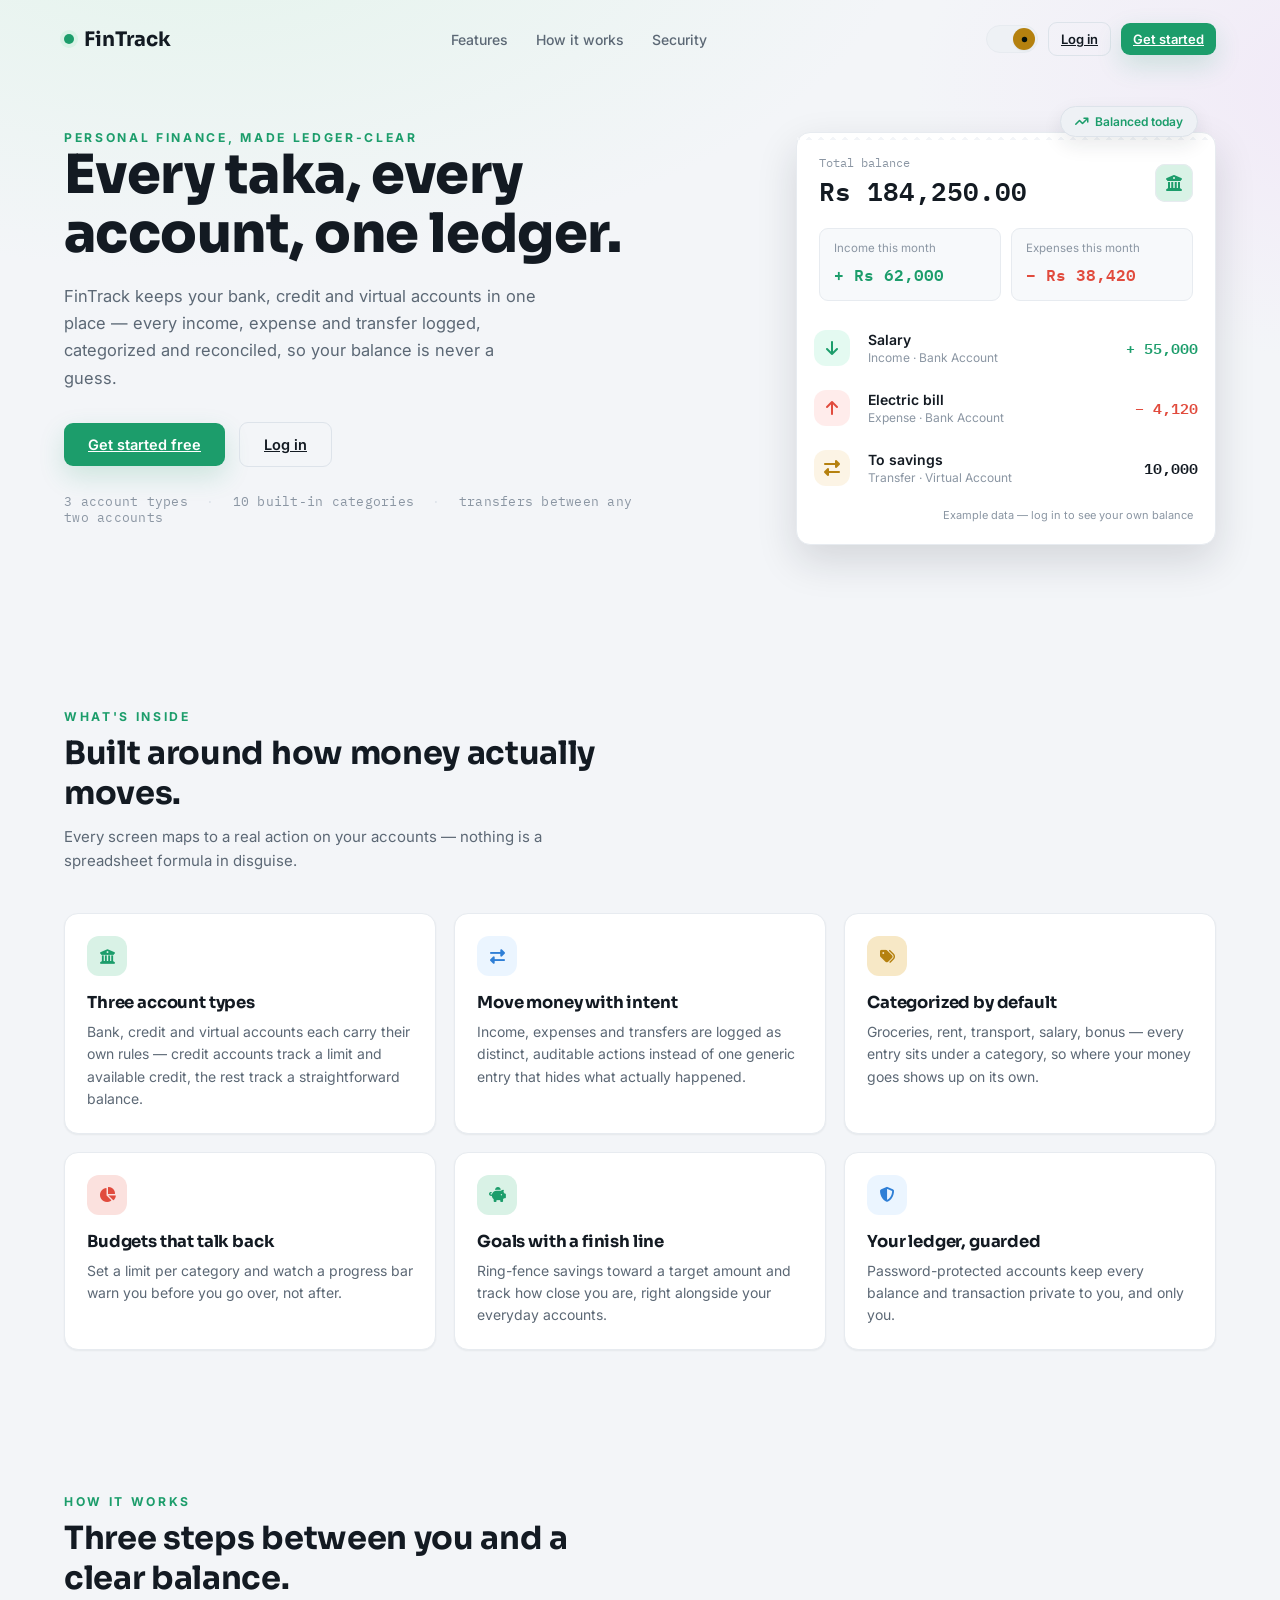
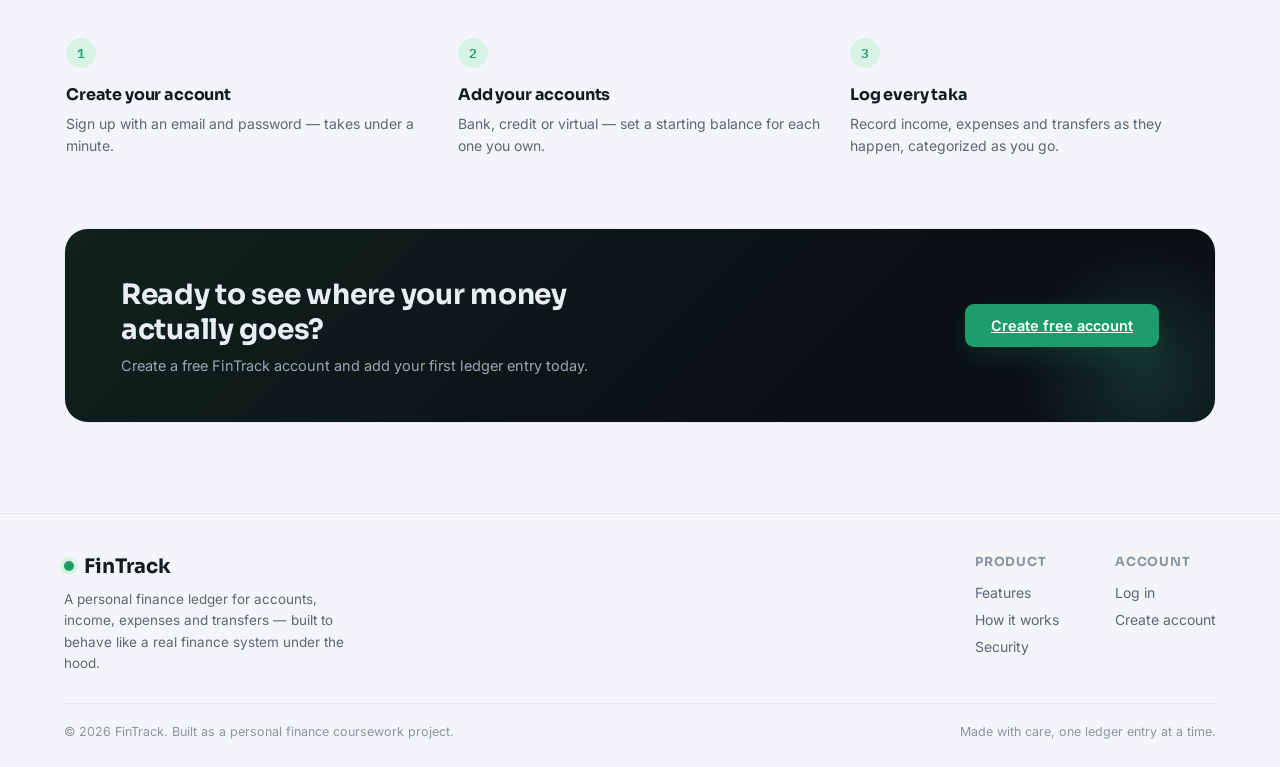
==== out/artifacts/Personal_Finance_Management_System_war_exploded/index.html @ cf950c6d "successfully connected the project to the server" ====
<!DOCTYPE html>
<html lang="en">
<head>
  <meta charset="UTF-8">
  <meta name="viewport" content="width=device-width, initial-scale=1.0">
  <meta name="theme-color" content="#0b0f14">
  <title>FinTrack · Personal Finance Management System</title>
  <meta name="description" content="Track bank, credit and virtual accounts, categorize every income and expense, and keep transfers, budgets and goals in one ledger.">
  <link rel="icon" type="image/svg+xml" href="static/favicon.svg">
  <link rel="stylesheet" href="static/css/Fintrack.css">
  <link rel="stylesheet" href="https://cdnjs.cloudflare.com/ajax/libs/font-awesome/6.5.2/css/all.min.css">
  <script src="static/js/theme.js"></script>
</head>
<body>
<a class="skip-link" href="#main-content">Skip to main content</a>

<header class="site-header">
  <div class="brand-mark"><span class="dot"></span> FinTrack</div>

  <nav class="site-nav site-nav-links" aria-label="Primary">
    <a href="#features">Features</a>
    <a href="#how-it-works">How it works</a>
    <a href="#security">Security</a>
  </nav>

  <div class="site-header-actions">
    <button class="theme-toggle" aria-label="Toggle theme" type="button">
      <span class="knob">
        <svg viewBox="0 0 24 24" fill="currentColor"><path d="M12 4V2M12 22v-2M4 12H2M22 12h-2M5 5l-1.4-1.4M19 19l-1.4-1.4M5 19l-1.4 1.4M19 5l-1.4 1.4"/><circle cx="12" cy="12" r="5"/></svg>
      </span>
    </button>
    <a href="login.html" class="btn btn-ghost btn-sm btn-inline">Log in</a>
    <a href="register.html" class="btn btn-primary btn-sm btn-inline">Get started</a>
  </div>
</header>

<main id="main-content">

  <section class="hero">
    <div class="hero-copy">
      <span class="eyebrow">Personal finance, made ledger-clear</span>
      <h1>Every taka, every account, one ledger.</h1>
      <p>FinTrack keeps your bank, credit and virtual accounts in one place — every income, expense and transfer logged, categorized and reconciled, so your balance is never a guess.</p>
      <div class="hero-actions">
        <a href="register.html" class="btn btn-primary">Get started free</a>
        <a href="login.html" class="btn btn-ghost">Log in</a>
      </div>
      <div class="hero-proof">
        3 account types <span class="sep">·</span> 10 built-in categories <span class="sep">·</span> transfers between any two accounts
      </div>
    </div>

    <div class="hero-visual">
      <div class="hero-badge-float"><i class="fa-solid fa-arrow-trend-up"></i> Balanced today</div>
      <div class="hero-preview-card receipt-edge">
        <div class="hero-preview-head">
          <div>
            <div class="label">Total balance</div>
            <div class="value mono">Rs 184,250.00</div>
          </div>
          <div class="account-icon bank"><i class="fa-solid fa-building-columns"></i></div>
        </div>

        <div class="hero-preview-stats">
          <div class="hero-mini-stat">
            <div class="label">Income this month</div>
            <div class="value income mono">+ Rs 62,000</div>
          </div>
          <div class="hero-mini-stat">
            <div class="label">Expenses this month</div>
            <div class="value expense mono">− Rs 38,420</div>
          </div>
        </div>

        <div class="hero-preview-rows">
          <div class="tx-row">
            <div class="tx-badge income"><i class="fa-solid fa-arrow-down"></i></div>
            <div class="tx-main">
              <div class="tx-title">Salary</div>
              <div class="tx-sub">Income · Bank Account</div>
            </div>
            <div class="tx-amount income mono">+ 55,000</div>
          </div>
          <div class="tx-row">
            <div class="tx-badge expense"><i class="fa-solid fa-arrow-up"></i></div>
            <div class="tx-main">
              <div class="tx-title">Electric bill</div>
              <div class="tx-sub">Expense · Bank Account</div>
            </div>
            <div class="tx-amount expense mono">− 4,120</div>
          </div>
          <div class="tx-row">
            <div class="tx-badge transfer"><i class="fa-solid fa-right-left"></i></div>
            <div class="tx-main">
              <div class="tx-title">To savings</div>
              <div class="tx-sub">Transfer · Virtual Account</div>
            </div>
            <div class="tx-amount mono">10,000</div>
          </div>
        </div>

        <div class="hero-preview-example">Example data — log in to see your own balance</div>
      </div>
    </div>
  </section>

  <section class="site-section" id="features">
    <div class="site-section-head">
      <span class="eyebrow">What's inside</span>
      <h2>Built around how money actually moves.</h2>
      <p>Every screen maps to a real action on your accounts — nothing is a spreadsheet formula in disguise.</p>
    </div>

    <div class="features-grid">
      <div class="feature-card">
        <div class="feature-icon"><i class="fa-solid fa-building-columns"></i></div>
        <h3>Three account types</h3>
        <p>Bank, credit and virtual accounts each carry their own rules — credit accounts track a limit and available credit, the rest track a straightforward balance.</p>
      </div>

      <div class="feature-card accent-focus">
        <div class="feature-icon"><i class="fa-solid fa-right-left"></i></div>
        <h3>Move money with intent</h3>
        <p>Income, expenses and transfers are logged as distinct, auditable actions instead of one generic entry that hides what actually happened.</p>
      </div>

      <div class="feature-card accent-gold">
        <div class="feature-icon"><i class="fa-solid fa-tags"></i></div>
        <h3>Categorized by default</h3>
        <p>Groceries, rent, transport, salary, bonus — every entry sits under a category, so where your money goes shows up on its own.</p>
      </div>

      <div class="feature-card accent-coral">
        <div class="feature-icon"><i class="fa-solid fa-chart-pie"></i></div>
        <h3>Budgets that talk back</h3>
        <p>Set a limit per category and watch a progress bar warn you before you go over, not after.</p>
      </div>

      <div class="feature-card">
        <div class="feature-icon"><i class="fa-solid fa-piggy-bank"></i></div>
        <h3>Goals with a finish line</h3>
        <p>Ring-fence savings toward a target amount and track how close you are, right alongside your everyday accounts.</p>
      </div>

      <div class="feature-card accent-focus" id="security">
        <div class="feature-icon"><i class="fa-solid fa-shield-halved"></i></div>
        <h3>Your ledger, guarded</h3>
        <p>Password-protected accounts keep every balance and transaction private to you, and only you.</p>
      </div>
    </div>
  </section>

  <section class="site-section" id="how-it-works">
    <div class="site-section-head">
      <span class="eyebrow">How it works</span>
      <h2>Three steps between you and a clear balance.</h2>
    </div>

    <div class="steps-row">
      <div class="step-item">
        <div class="step-num">1</div>
        <h3>Create your account</h3>
        <p>Sign up with an email and password — takes under a minute.</p>
      </div>
      <div class="step-item">
        <div class="step-num">2</div>
        <h3>Add your accounts</h3>
        <p>Bank, credit or virtual — set a starting balance for each one you own.</p>
      </div>
      <div class="step-item">
        <div class="step-num">3</div>
        <h3>Log every taka</h3>
        <p>Record income, expenses and transfers as they happen, categorized as you go.</p>
      </div>
    </div>
  </section>

  <section class="cta-banner">
    <div>
      <h2>Ready to see where your money actually goes?</h2>
      <p>Create a free FinTrack account and add your first ledger entry today.</p>
    </div>
    <a href="register.html" class="btn btn-primary">Create free account</a>
  </section>

</main>

<footer class="site-footer">
  <div class="footer-top">
    <div class="footer-brand">
      <div class="brand-mark"><span class="dot"></span> FinTrack</div>
      <p>A personal finance ledger for accounts, income, expenses and transfers — built to behave like a real finance system under the hood.</p>
    </div>

    <div class="footer-links">
      <div class="footer-col">
        <h4>Product</h4>
        <a href="#features">Features</a>
        <a href="#how-it-works">How it works</a>
        <a href="#security">Security</a>
      </div>
      <div class="footer-col">
        <h4>Account</h4>
        <a href="login.html">Log in</a>
        <a href="register.html">Create account</a>
      </div>
    </div>
  </div>

  <div class="footer-bottom">
    <span>© 2026 FinTrack. Built as a personal finance coursework project.</span>
    <span>Made with care, one ledger entry at a time.</span>
  </div>
</footer>

</body>
</html>
---- out/artifacts/Personal_Finance_Management_System_war_exploded/static/css/Fintrack.css ----
/* ==========================================================================
   FinTrack — shared styles
   Palette: deep charcoal-navy surface, mint = money in, coral = money out,
   gold = credit/attention. Numbers set in a mono face for tabular alignment.
   Signature motif: card headers get a torn-receipt edge.
   ========================================================================== */

@import url('https://fonts.googleapis.com/css2?family=Sora:wght@400;600;700;800&family=Inter:wght@400;500;600&family=IBM+Plex+Mono:wght@400;500;600&display=swap');

:root {
    --bg: #0b0f14;
    --bg-glow: radial-gradient(1200px 600px at 15% -10%, #10221c 0%, transparent 60%),
    radial-gradient(900px 500px at 110% 10%, #1a1420 0%, transparent 55%);
    --surface: #12181f;
    --surface-2: #171f27;
    --surface-3: #1c252f;
    --border: #232d38;
    --border-soft: #1a222b;
    --text: #e9eef3;
    --text-dim: #8b98a6;
    --text-faint: #5c6774;
    --mint: #45d99a;
    --mint-dim: #1f4a3b;
    --coral: #ff7a6f;
    --coral-dim: #4a2620;
    --gold: #e8b04b;
    --gold-dim: #4a3a1a;
    --focus: #6fb8ff;

    --font-display: 'Sora', sans-serif;
    --font-body: 'Inter', sans-serif;
    --font-mono: 'IBM Plex Mono', monospace;

    --radius: 14px;
    --radius-sm: 9px;

    --shadow-sm: 0 1px 2px rgba(0,0,0,0.24);
    --shadow-md: 0 8px 20px rgba(0,0,0,0.28);
    --shadow-lg: 0 16px 40px rgba(0,0,0,0.38);
    --shadow-mint: 0 10px 26px rgba(69,217,154,0.22);
    --ease: cubic-bezier(.2,.8,.2,1);
}

/* --------------------------------------------------------------------------
   Light theme — toggled by adding data-theme="light" to <html>
   -------------------------------------------------------------------------- */
:root[data-theme="light"] {
    --bg: #f3f5f8;
    --bg-glow: radial-gradient(1200px 600px at 15% -10%, #e4f4ec 0%, transparent 60%),
    radial-gradient(900px 500px at 110% 10%, #f1e8f7 0%, transparent 55%);
    --surface: #ffffff;
    --surface-2: #f7f9fb;
    --surface-3: #eef1f5;
    --border: #dde3ea;
    --border-soft: #e7ebf0;
    --text: #131a22;
    --text-dim: #5c6875;
    --text-faint: #8b96a3;
    --mint: #1c9d6b;
    --mint-dim: #d9f2e6;
    --coral: #e14b3d;
    --coral-dim: #fbe1de;
    --gold: #b5810f;
    --gold-dim: #f7e8c6;
    --focus: #2f7fd6;

    --shadow-sm: 0 1px 2px rgba(20,30,40,0.06);
    --shadow-md: 0 8px 20px rgba(20,30,40,0.09);
    --shadow-lg: 0 16px 40px rgba(20,30,40,0.14);
    --shadow-mint: 0 10px 26px rgba(28,157,107,0.18);
}
:root[data-theme="light"] .btn-primary,
:root[data-theme="light"] .fab { color: #ffffff; }
:root[data-theme="light"] ::selection { background: var(--mint-dim); color: var(--mint); }

* { box-sizing: border-box; }

html, body {
    margin: 0;
    padding: 0;
    min-height: 100%;
    background-color: var(--bg);
    background-image: var(--bg-glow);
    background-attachment: fixed;
    color: var(--text);
    font-family: var(--font-body);
    -webkit-font-smoothing: antialiased;
}

html { color-scheme: dark; }
:root[data-theme="light"] { color-scheme: light; }

/* Smooth, consistent motion across every interactive element */
a, button, input, select, .card, .stat-card, .account-row, .tx-row,
.nav-link, .progress-fill, .modal, .modal-overlay, .toast {
    transition: background-color .18s var(--ease), border-color .18s var(--ease),
    color .18s var(--ease), transform .18s var(--ease), box-shadow .18s var(--ease),
    opacity .18s var(--ease);
}

@media (prefers-reduced-motion: reduce) {
    *, *::before, *::after {
        animation-duration: 0.001ms !important;
        animation-iteration-count: 1 !important;
        transition-duration: 0.001ms !important;
        scroll-behavior: auto !important;
    }
}

/* Skip link for keyboard users */
.skip-link {
    position: absolute; left: 12px; top: -48px;
    background: var(--mint); color: #06110c; font-weight: 700;
    padding: 10px 16px; border-radius: 8px; z-index: 200;
    transition: top .15s var(--ease);
}
.skip-link:focus { top: 12px; }

/* --------------------------------------------------------------------------
   Theme toggle switch
   -------------------------------------------------------------------------- */
.theme-toggle {
    display: inline-flex;
    align-items: center;
    background: var(--surface-3);
    border: 1px solid var(--border-soft);
    border-radius: 20px;
    padding: 3px;
    cursor: pointer;
    position: relative;
    width: 52px;
    height: 28px;
    flex-shrink: 0;
}
.theme-toggle .knob {
    position: absolute;
    top: 2px; left: 2px;
    width: 22px; height: 22px;
    border-radius: 50%;
    background: var(--mint);
    display: flex; align-items: center; justify-content: center;
    color: #06110c;
    box-shadow: var(--shadow-sm);
    transition: transform .22s var(--ease), background .18s var(--ease);
}
.theme-toggle .knob svg { width: 13px; height: 13px; }
:root[data-theme="light"] .theme-toggle .knob { transform: translateX(24px); background: var(--gold); }

.theme-toggle-row {
    display: flex; align-items: center; justify-content: space-between;
    gap: 10px; margin-top: 12px; padding: 10px 2px 0;
    border-top: 1px solid var(--border-soft);
    font-size: 12.5px; color: var(--text-faint);
}

h1, h2, h3, h4 {
    font-family: var(--font-display);
    margin: 0;
    letter-spacing: -0.01em;
}

p { margin: 0; }

a { color: inherit; }

button, input, select {
    font-family: inherit;
    color: inherit;
}

::selection { background: var(--mint-dim); color: var(--mint); }

/* Scrollbar */
::-webkit-scrollbar { width: 10px; height: 10px; }
::-webkit-scrollbar-track { background: transparent; }
::-webkit-scrollbar-thumb { background: var(--surface-3); border-radius: 8px; }
::-webkit-scrollbar-thumb:hover { background: var(--border); }

.mono { font-family: var(--font-mono); }

/* Focus visibility */
a:focus-visible, button:focus-visible, input:focus-visible, select:focus-visible {
    outline: 2px solid var(--focus);
    outline-offset: 2px;
}

/* --------------------------------------------------------------------------
   Auth pages (login / register)
   -------------------------------------------------------------------------- */
.auth-shell {
    min-height: 100vh;
    display: grid;
    grid-template-columns: 1.1fr 1fr;
}

@media (max-width: 900px) {
    .auth-shell { grid-template-columns: 1fr; }
    .auth-side { display: none; }
}

.auth-side {
    position: relative;
    padding: 56px;
    display: flex;
    flex-direction: column;
    justify-content: space-between;
    background: linear-gradient(160deg, #0e1a16 0%, #0b0f14 55%);
    border-right: 1px solid var(--border-soft);
    overflow: hidden;
}

.auth-side::after {
    content: "";
    position: absolute;
    inset: 0;
    background-image:
            repeating-linear-gradient(0deg, rgba(255,255,255,0.025) 0 1px, transparent 1px 34px),
            repeating-linear-gradient(90deg, rgba(255,255,255,0.025) 0 1px, transparent 1px 34px);
    mask-image: radial-gradient(circle at 30% 20%, black, transparent 70%);
    pointer-events: none;
}

.brand-mark {
    display: flex;
    align-items: center;
    gap: 10px;
    font-family: var(--font-display);
    font-weight: 700;
    font-size: 20px;
    z-index: 1;
}

.brand-mark .dot {
    width: 10px; height: 10px; border-radius: 50%;
    background: var(--mint);
    box-shadow: 0 0 0 4px var(--mint-dim);
}

.auth-side-copy { z-index: 1; max-width: 420px; }

.auth-side-copy h1 {
    font-size: 40px;
    line-height: 1.15;
    font-weight: 800;
    margin-bottom: 16px;
}

.auth-side-copy p {
    color: var(--text-dim);
    font-size: 15px;
    line-height: 1.6;
}

.side-sparkline {
    z-index: 1;
    margin-top: 40px;
}

.auth-side-foot {
    z-index: 1;
    color: var(--text-faint);
    font-size: 13px;
}

/* The side panel keeps a hardcoded dark background in both themes (it's a
   fixed decorative surface, not the page background), so its text must stay
   pinned to light values instead of following --text / --text-dim, which flip
   dark in light mode and would otherwise disappear against this panel. */
:root[data-theme="light"] .auth-side .brand-mark,
:root[data-theme="light"] .auth-side-copy h1 {
    color: #e9eef3;
}
:root[data-theme="light"] .auth-side-copy p {
    color: #9aa7b4;
}
:root[data-theme="light"] .auth-side-foot {
    color: #6b7684;
}

.auth-main {
    display: flex;
    align-items: center;
    justify-content: center;
    padding: 40px 24px;
}

.auth-card {
    width: 100%;
    max-width: 400px;
    animation: auth-in .45s var(--ease);
}
@keyframes auth-in { from { opacity: 0; transform: translateY(10px); } to { opacity: 1; transform: translateY(0); } }

.auth-card-head { margin-bottom: 28px; }

.auth-card-head .eyebrow {
    font-family: var(--font-mono);
    font-size: 12px;
    letter-spacing: 0.08em;
    color: var(--mint);
    text-transform: uppercase;
    margin-bottom: 10px;
    display: block;
}

.auth-card-head h2 {
    font-size: 28px;
    margin-bottom: 8px;
}

.auth-card-head p {
    color: var(--text-dim);
    font-size: 14.5px;
}

.field { margin-bottom: 18px; }

.field label {
    display: block;
    font-size: 13px;
    font-weight: 500;
    color: var(--text-dim);
    margin-bottom: 7px;
}

.field input, .field select {
    width: 100%;
    background: var(--surface);
    border: 1px solid var(--border);
    border-radius: var(--radius-sm);
    padding: 12px 14px;
    font-size: 14.5px;
    color: var(--text);
    transition: border-color .15s ease, background .15s ease;
}

.field input::placeholder { color: var(--text-faint); }

.field input:focus, .field select:focus {
    border-color: var(--mint);
    background: var(--surface-2);
    outline: none;
    box-shadow: 0 0 0 3px var(--mint-dim);
}

.field input:hover, .field select:hover { border-color: var(--text-faint); }

.field-hint {
    font-size: 12.5px;
    color: var(--text-faint);
    margin-top: 6px;
}

.btn {
    display: inline-flex;
    align-items: center;
    justify-content: center;
    gap: 8px;
    border: none;
    border-radius: var(--radius-sm);
    padding: 12px 18px;
    font-size: 14.5px;
    font-weight: 600;
    cursor: pointer;
    transition: transform .1s ease, filter .15s ease, background .15s ease;
    font-family: var(--font-body);
}

.btn:active { transform: translateY(1px) scale(0.99); }

.btn-primary {
    background: var(--mint);
    color: #06110c;
    width: 100%;
    box-shadow: var(--shadow-mint);
}
.btn-primary:hover { filter: brightness(1.08); box-shadow: 0 12px 30px rgba(69,217,154,0.3); transform: translateY(-1px); }
.btn-primary:disabled { opacity: 0.6; cursor: not-allowed; box-shadow: none; transform: none; }

.btn-ghost {
    background: transparent;
    border: 1px solid var(--border);
    color: var(--text);
}
.btn-ghost:hover { border-color: var(--mint); color: var(--mint); background: var(--surface-2); }

.btn-danger {
    background: var(--coral-dim);
    color: var(--coral);
}
.btn-danger:hover { filter: brightness(1.15); }

.btn-sm { padding: 8px 12px; font-size: 13px; }

.auth-switch {
    margin-top: 22px;
    text-align: center;
    font-size: 14px;
    color: var(--text-dim);
}
.auth-switch a { color: var(--mint); font-weight: 600; text-decoration: none; }
.auth-switch a:hover { text-decoration: underline; }

.alert {
    display: none;
    align-items: flex-start;
    gap: 10px;
    padding: 11px 14px;
    border-radius: var(--radius-sm);
    font-size: 13.5px;
    margin-bottom: 18px;
    line-height: 1.5;
}
.alert.show { display: flex; }
.alert-error {
    background: var(--coral-dim);
    color: #ffb3ab;
    border: 1px solid rgba(255,122,111,0.35);
}
.alert-success {
    background: var(--mint-dim);
    color: #a9f0cf;
    border: 1px solid rgba(69,217,154,0.35);
}

/* --------------------------------------------------------------------------
   Dashboard shell
   -------------------------------------------------------------------------- */
.app-shell {
    display: grid;
    grid-template-columns: 240px 1fr;
    min-height: 100vh;
}

@media (max-width: 860px) {
    .app-shell { grid-template-columns: 1fr; }
    .sidebar { position: fixed; z-index: 40; top: 0; left: 0; height: 100vh;
        transform: translateX(-100%); transition: transform .2s ease; }
    .sidebar.open { transform: translateX(0); }
    .main-col { padding-top: 64px; }
    .mobile-topbar { display: flex !important; }
}

.sidebar {
    background: var(--surface);
    border-right: 1px solid var(--border-soft);
    padding: 24px 18px;
    display: flex;
    flex-direction: column;
    gap: 6px;
}

.sidebar .brand-mark { padding: 6px 10px 22px; }

.nav-link {
    position: relative;
    display: flex;
    align-items: center;
    gap: 11px;
    padding: 11px 12px;
    border-radius: var(--radius-sm);
    color: var(--text-dim);
    text-decoration: none;
    font-size: 14.5px;
    font-weight: 500;
    cursor: pointer;
    border: none;
    background: none;
    width: 100%;
    text-align: left;
}
.nav-link::before {
    content: "";
    position: absolute;
    left: -18px; top: 50%; transform: translateY(-50%);
    width: 3px; height: 0;
    border-radius: 0 3px 3px 0;
    background: var(--mint);
    transition: height .18s var(--ease);
}
.nav-link:hover { background: var(--surface-2); color: var(--text); }
.nav-link.active { background: var(--surface-2); color: var(--mint); }
.nav-link.active::before { height: 20px; }
.nav-link svg { width: 18px; height: 18px; flex-shrink: 0; }

.sidebar-foot {
    margin-top: auto;
    border-top: 1px solid var(--border-soft);
    padding-top: 14px;
}

.user-chip {
    display: flex;
    align-items: center;
    gap: 10px;
    padding: 8px 10px;
    border-radius: var(--radius-sm);
}

.user-avatar {
    width: 32px; height: 32px; border-radius: 50%;
    background: linear-gradient(135deg, var(--mint), #1c8f65);
    display: flex; align-items: center; justify-content: center;
    font-family: var(--font-display); font-weight: 700; font-size: 13px;
    color: #06110c; flex-shrink: 0;
}

.user-chip-info { min-width: 0; }
.user-chip-name { font-size: 13.5px; font-weight: 600; white-space: nowrap; overflow: hidden; text-overflow: ellipsis; }
.user-chip-email { font-size: 12px; color: var(--text-faint); white-space: nowrap; overflow: hidden; text-overflow: ellipsis; }

.mobile-topbar {
    display: none;
    position: fixed; top: 0; left: 0; right: 0; z-index: 30;
    height: 56px; align-items: center; justify-content: space-between;
    padding: 0 16px; background: var(--surface); border-bottom: 1px solid var(--border-soft);
}

.main-col { padding: 32px 40px 60px; max-width: 1180px; }

@media (max-width: 640px) {
    .main-col { padding: 20px 16px 60px; }
}

.page-head {
    display: flex;
    align-items: flex-start;
    justify-content: space-between;
    gap: 20px;
    margin-bottom: 28px;
    flex-wrap: wrap;
}

.page-head h1 { font-size: 26px; margin-bottom: 6px; }
.page-head .sub { color: var(--text-dim); font-size: 14.5px; }

/* Cards */
.card {
    background: var(--surface);
    border: 1px solid var(--border-soft);
    border-radius: var(--radius);
    padding: 22px;
    box-shadow: var(--shadow-sm);
}

.receipt-edge {
    position: relative;
}
.receipt-edge::before {
    content: "";
    position: absolute;
    top: -1px; left: 0; right: 0; height: 8px;
    background:
            linear-gradient(-45deg, var(--bg) 5px, transparent 0),
            linear-gradient(45deg, var(--bg) 5px, transparent 0);
    background-size: 12px 12px;
    background-position: left top;
    background-repeat: repeat-x;
}

.grid-stats {
    display: grid;
    grid-template-columns: repeat(4, 1fr);
    gap: 16px;
    margin-bottom: 24px;
}
@media (max-width: 980px) { .grid-stats { grid-template-columns: repeat(2, 1fr); } }
@media (max-width: 520px) { .grid-stats { grid-template-columns: 1fr; } }

.stat-card {
    background: var(--surface);
    border: 1px solid var(--border-soft);
    border-radius: var(--radius);
    padding: 18px 20px;
    box-shadow: var(--shadow-sm);
}
.stat-card:hover {
    border-color: var(--border);
    box-shadow: var(--shadow-md);
    transform: translateY(-2px);
}

.stat-label {
    font-size: 12.5px;
    color: var(--text-dim);
    font-weight: 500;
    margin-bottom: 10px;
    display: flex;
    align-items: center;
    gap: 7px;
}
.stat-label svg { width: 14px; height: 14px; flex-shrink: 0; opacity: 0.9; }

.stat-value {
    font-family: var(--font-mono);
    font-size: 24px;
    font-weight: 600;
    letter-spacing: -0.01em;
}

.stat-value.positive { color: var(--mint); }
.stat-value.negative { color: var(--coral); }

.two-col {
    display: grid;
    grid-template-columns: 1.4fr 1fr;
    gap: 20px;
    align-items: start;
}
@media (max-width: 900px) { .two-col { grid-template-columns: 1fr; } }

.card-title {
    display: flex;
    align-items: center;
    justify-content: space-between;
    margin-bottom: 18px;
}
.card-title h3 { font-size: 16px; }
.card-title .link-btn {
    font-size: 13px; color: var(--mint); background: none; border: none;
    cursor: pointer; font-weight: 600; font-family: var(--font-body);
}

/* Accounts list */
.account-row {
    display: flex;
    align-items: center;
    justify-content: space-between;
    padding: 14px 10px;
    margin: 0 -10px;
    border-bottom: 1px solid var(--border-soft);
    border-radius: var(--radius-sm);
    gap: 12px;
}
.account-row:last-child { border-bottom: none; }
.account-row:hover { background: var(--surface-2); border-bottom-color: transparent; }
.account-row:hover + .account-row { border-bottom-color: transparent; }

.account-info { display: flex; align-items: center; gap: 12px; min-width: 0; }

.account-icon {
    width: 38px; height: 38px; border-radius: 10px;
    display: flex; align-items: center; justify-content: center;
    flex-shrink: 0;
    background: var(--surface-3);
    box-shadow: inset 0 0 0 1px var(--border-soft);
}
.account-icon.bank { color: var(--mint); background: var(--mint-dim); }
.account-icon.credit { color: var(--gold); background: var(--gold-dim); }
.account-icon.virtual { color: var(--focus); background: rgba(111, 184, 255, 0.16); }

.account-name { font-size: 14.5px; font-weight: 600; }
.account-type { font-size: 12px; color: var(--text-faint); }

.account-balance { font-family: var(--font-mono); font-size: 15px; font-weight: 600; text-align: right; flex-shrink: 0; }
.account-sub { font-size: 11.5px; color: var(--text-faint); text-align: right; }

.account-actions { display: flex; gap: 6px; }
.icon-btn {
    background: none; border: none; color: var(--text-faint); cursor: pointer;
    padding: 6px; border-radius: 7px; display: flex;
}
.icon-btn:hover { background: var(--surface-3); color: var(--coral); }
.icon-btn svg { width: 16px; height: 16px; }

/* Transactions table */
.tx-row {
    display: grid;
    grid-template-columns: 40px 1fr auto;
    align-items: center;
    gap: 12px;
    padding: 12px 10px;
    margin: 0 -10px;
    border-bottom: 1px solid var(--border-soft);
    border-radius: var(--radius-sm);
}
.tx-row:last-child { border-bottom: none; }
.tx-row:hover { background: var(--surface-2); border-bottom-color: transparent; }

.tx-badge {
    width: 34px; height: 34px; border-radius: 10px;
    display: flex; align-items: center; justify-content: center;
}
.tx-badge.income { background: var(--mint-dim); color: var(--mint); }
.tx-badge.expense { background: var(--coral-dim); color: var(--coral); }
.tx-badge.transfer { background: var(--gold-dim); color: var(--gold); }

.tx-main .tx-title { font-size: 14px; font-weight: 600; }
.tx-main .tx-sub { font-size: 12px; color: var(--text-faint); margin-top: 2px; }

.tx-amount { font-family: var(--font-mono); font-weight: 600; font-size: 14.5px; white-space: nowrap; }
.tx-amount.income { color: var(--mint); }
.tx-amount.expense { color: var(--coral); }

.empty-state {
    text-align: center;
    padding: 40px 20px;
    color: var(--text-faint);
}
.empty-state svg {
    width: 22px; height: 22px; margin-bottom: 14px; opacity: 0.85;
    padding: 13px;
    box-sizing: content-box;
    border-radius: 50%;
    background: var(--surface-3);
    box-shadow: inset 0 0 0 1px var(--border-soft);
}
.empty-state p { font-size: 14px; margin-bottom: 14px; }

/* Budgets / goals */
.budget-item, .goal-item { margin-bottom: 18px; }
.budget-item:last-child, .goal-item:last-child { margin-bottom: 0; }

.budget-head { display: flex; justify-content: space-between; align-items: baseline; margin-bottom: 8px; }
.budget-head .name { font-size: 14px; font-weight: 600; }
.budget-head .amounts { font-family: var(--font-mono); font-size: 12.5px; color: var(--text-dim); }

.progress-track {
    height: 8px;
    background: var(--surface-3);
    border-radius: 20px;
    overflow: hidden;
    box-shadow: inset 0 1px 2px rgba(0,0,0,0.25);
}
.progress-fill {
    height: 100%; border-radius: 20px; background: var(--mint);
    transition: width .5s var(--ease);
    background-image: linear-gradient(90deg, transparent, rgba(255,255,255,0.15));
}
.progress-fill.over { background-color: var(--coral); }
.progress-fill.warn { background-color: var(--gold); }

/* Modal */
.modal-overlay {
    position: fixed; inset: 0; background: rgba(5,8,11,0.7);
    display: none; align-items: center; justify-content: center; z-index: 50;
    padding: 20px; backdrop-filter: blur(2px);
}
.modal-overlay.open { display: flex; }

.modal {
    background: var(--surface-2);
    border: 1px solid var(--border);
    border-radius: var(--radius);
    padding: 26px;
    width: 100%;
    max-width: 420px;
    max-height: 90vh;
    overflow-y: auto;
    box-shadow: var(--shadow-lg);
    animation: modal-in .2s var(--ease);
}
@keyframes modal-in { from { opacity: 0; transform: translateY(8px) scale(0.98); } to { opacity: 1; transform: translateY(0) scale(1); } }

.modal-head {
    display: flex; align-items: center; justify-content: space-between;
    margin-bottom: 20px;
}
.modal-head h3 { font-size: 18px; }
.modal-close { background: none; border: none; color: var(--text-faint); cursor: pointer; padding: 4px; }

.form-row { display: grid; grid-template-columns: 1fr 1fr; gap: 12px; }

.tab-group {
    display: flex;
    background: var(--surface);
    border: 1px solid var(--border);
    border-radius: var(--radius-sm);
    padding: 3px;
    margin-bottom: 20px;
}
.tab-btn {
    flex: 1; text-align: center; padding: 9px; border: none; background: none;
    color: var(--text-dim); font-weight: 600; font-size: 13.5px; border-radius: 7px; cursor: pointer;
}
.tab-btn.active { background: var(--surface-3); color: var(--text); box-shadow: var(--shadow-sm); }

.fab {
    position: fixed;
    bottom: 28px; right: 32px;
    width: 54px; height: 54px; border-radius: 50%;
    background: var(--mint); color: #06110c;
    display: flex; align-items: center; justify-content: center;
    border: none; cursor: pointer; box-shadow: 0 8px 24px rgba(69,217,154,0.35);
    z-index: 20;
}
.fab:hover { filter: brightness(1.08); transform: translateY(-2px) scale(1.03); box-shadow: 0 12px 30px rgba(69,217,154,0.45); }
.fab svg { width: 24px; height: 24px; }

@media (min-width: 861px) { .fab { display: none; } }

.toast-stack {
    position: fixed; top: 20px; right: 20px; z-index: 100;
    display: flex; flex-direction: column; gap: 10px;
}
.toast {
    background: var(--surface-2);
    border: 1px solid var(--border);
    border-left: 3px solid var(--mint);
    padding: 12px 16px;
    border-radius: 8px;
    font-size: 13.5px;
    min-width: 240px;
    box-shadow: var(--shadow-lg);
    animation: toast-in .25s var(--ease);
}
.toast.error { border-left-color: var(--coral); }
@keyframes toast-in { from { opacity: 0; transform: translateX(16px); } to { opacity: 1; transform: translateX(0); } }

.section-gap { margin-bottom: 24px; }

.hide { display: none !important; }

/* Mobile sidebar backdrop */
.sidebar-backdrop {
    display: none;
    position: fixed; inset: 0;
    background: rgba(3,6,9,0.55);
    z-index: 35;
}
@media (max-width: 860px) {
    .sidebar-backdrop.show { display: block; animation: fade-in .18s var(--ease); }
}
@keyframes fade-in { from { opacity: 0; } to { opacity: 1; } }

/* Skeleton loading placeholders */
.skeleton {
    position: relative;
    overflow: hidden;
    background: var(--surface-3);
    border-radius: 6px;
    color: transparent !important;
}
.skeleton::after {
    content: "";
    position: absolute; inset: 0;
    transform: translateX(-100%);
    background: linear-gradient(90deg, transparent, rgba(255,255,255,0.08), transparent);
    animation: skeleton-sheen 1.3s infinite;
}
:root[data-theme="light"] .skeleton::after {
    background: linear-gradient(90deg, transparent, rgba(20,30,40,0.06), transparent);
}
@keyframes skeleton-sheen { to { transform: translateX(100%); } }

/* Better touch targets + hover affordance on small screens */
@media (hover: none) {
    .icon-btn, .nav-link, .btn { min-height: 40px; }
}

/* Subtle number count-up affordance */
.stat-value { font-variant-numeric: tabular-nums; }

/* Password visibility toggle used on auth forms */
.field-with-action { position: relative; }
.field-with-action input { padding-right: 44px; }
.field-toggle-btn {
    position: absolute; right: 6px; top: 34px;
    background: none; border: none; color: var(--text-faint);
    cursor: pointer; padding: 8px; border-radius: 7px; display: flex;
}
.field-toggle-btn:hover { color: var(--mint); background: var(--surface-3); }
.field-toggle-btn svg { width: 17px; height: 17px; }

/* --------------------------------------------------------------------------
   Premium dashboard UI
   -------------------------------------------------------------------------- */
:root {
    --panel: rgba(15, 23, 42, 0.82);
    --panel-strong: rgba(20, 29, 43, 0.95);
    --glass-border: rgba(255, 255, 255, 0.08);
    --shadow-soft: 0 20px 45px rgba(2, 6, 23, 0.22);
    --transition: 0.25s cubic-bezier(.2,.8,.2,1);
}

:root[data-theme="light"] {
    --panel: rgba(255, 255, 255, 0.9);
    --panel-strong: rgba(248, 250, 252, 0.98);
    --glass-border: rgba(15, 23, 42, 0.08);
    --shadow-soft: 0 20px 45px rgba(15, 23, 42, 0.10);
}

body {
    min-height: 100vh;
}

.app-shell {
    display: grid;
    grid-template-columns: 280px minmax(0, 1fr);
    min-height: 100vh;
}

.sidebar {
    position: sticky;
    top: 0;
    height: 100vh;
    padding: 24px 18px;
    background: linear-gradient(180deg, rgba(7, 11, 20, 0.96), rgba(11, 18, 32, 0.96));
    border-right: 1px solid var(--border-soft);
    backdrop-filter: blur(20px);
    box-shadow: 10px 0 30px rgba(0, 0, 0, 0.18);
}

:root[data-theme="light"] .sidebar {
    background: linear-gradient(180deg, rgba(255, 255, 255, 0.98), rgba(246, 248, 252, 0.98));
}

.sidebar .brand-mark {
    padding: 4px 8px 22px;
    margin-bottom: 8px;
}

.sidebar .brand-mark .brand-name {
    font-size: 1.02rem;
    font-weight: 700;
}

.sidebar .brand-mark .brand-subtitle {
    margin-top: 2px;
    font-size: 0.72rem;
    letter-spacing: 0.2em;
    text-transform: uppercase;
    color: var(--text-dim);
}

.profile-card {
    display: flex;
    align-items: center;
    gap: 12px;
    padding: 12px;
    margin: 0 0 16px;
    border: 1px solid var(--glass-border);
    border-radius: 18px;
    background: linear-gradient(135deg, rgba(69, 217, 154, 0.12), rgba(111, 184, 255, 0.11));
    box-shadow: var(--shadow-soft);
}

.profile-card .user-avatar {
    width: 44px;
    height: 44px;
    border-radius: 14px;
    font-size: 0.95rem;
}

.profile-name {
    font-weight: 700;
    color: var(--text);
}

.profile-role {
    font-size: 0.8rem;
    color: var(--text-dim);
}

.sidebar-nav {
    display: flex;
    flex-direction: column;
    gap: 4px;
}

.nav-link {
    position: relative;
    display: flex;
    align-items: center;
    gap: 10px;
    padding: 11px 12px;
    border-radius: 14px;
    color: var(--text-dim);
    border: 1px solid transparent;
    background: transparent;
    overflow: hidden;
}

.nav-link::after {
    content: "";
    position: absolute;
    inset: 0;
    background: linear-gradient(90deg, rgba(69, 217, 154, 0.12), transparent);
    opacity: 0;
    transition: opacity var(--transition);
}

.nav-link:hover,
.nav-link.active {
    color: var(--text);
    background: rgba(255, 255, 255, 0.05);
    border-color: var(--glass-border);
    transform: translateX(2px);
}

.nav-link:hover::after,
.nav-link.active::after {
    opacity: 1;
}

.nav-link.active {
    color: var(--mint);
    box-shadow: inset 0 0 0 1px rgba(69, 217, 154, 0.12);
}

.nav-link i {
    width: 18px;
    text-align: center;
}

.danger-link {
    color: var(--coral);
}

.sidebar-foot {
    margin-top: auto;
    padding-top: 16px;
}

.main-col {
    padding: 24px 28px 60px;
    max-width: 1380px;
    width: 100%;
}

.topbar {
    display: flex;
    align-items: center;
    justify-content: space-between;
    gap: 16px;
    padding: 16px 18px;
    margin-bottom: 24px;
    border: 1px solid var(--glass-border);
    border-radius: 22px;
    background: var(--panel);
    box-shadow: var(--shadow-soft);
    backdrop-filter: blur(20px);
}

.topbar-search {
    display: flex;
    align-items: center;
    gap: 10px;
    flex: 1;
    min-width: 220px;
    padding: 10px 14px;
    border-radius: 999px;
    background: rgba(255, 255, 255, 0.04);
    border: 1px solid var(--glass-border);
    color: var(--text-dim);
}

.topbar-search input {
    width: 100%;
    border: 0;
    outline: 0;
    background: transparent;
    color: var(--text);
}

.topbar-actions {
    display: flex;
    align-items: center;
    gap: 10px;
    flex-wrap: wrap;
}

.date-pill,
.status-pill,
.user-pill,
.pill,
.search-pill,
.action-btn {
    display: inline-flex;
    align-items: center;
    gap: 8px;
    border-radius: 999px;
    border: 1px solid var(--glass-border);
    background: rgba(255, 255, 255, 0.05);
    color: var(--text);
}

.date-pill,
.status-pill {
    padding: 9px 12px;
    color: var(--text-dim);
}

.user-pill {
    padding: 7px 10px;
    gap: 8px;
    cursor: pointer;
}

.user-pill-avatar {
    width: 32px;
    height: 32px;
    border-radius: 50%;
    display: grid;
    place-items: center;
    background: linear-gradient(135deg, var(--mint), var(--focus));
    color: #041018;
    font-weight: 700;
    font-size: 0.8rem;
}

.page-head {
    display: flex;
    align-items: flex-start;
    justify-content: space-between;
    gap: 16px;
    margin-bottom: 22px;
    flex-wrap: wrap;
}

.eyebrow {
    margin-bottom: 6px;
    font-size: 0.76rem;
    letter-spacing: 0.22em;
    text-transform: uppercase;
    color: var(--mint);
    font-weight: 700;
}

.page-head h1 {
    font-size: 1.85rem;
}

.page-head .sub {
    margin-top: 6px;
    color: var(--text-dim);
    max-width: 720px;
}

.summary-grid {
    display: grid;
    grid-template-columns: repeat(4, minmax(0, 1fr));
    gap: 16px;
    margin-bottom: 18px;
}

.stat-card {
    position: relative;
    overflow: hidden;
    padding: 20px;
    border-radius: 20px;
    border: 1px solid var(--glass-border);
    background: var(--panel);
    box-shadow: var(--shadow-soft);
    transition: transform var(--transition), box-shadow var(--transition), border-color var(--transition);
}

.stat-card::before {
    content: "";
    position: absolute;
    inset: auto -20px -24px auto;
    width: 120px;
    height: 120px;
    border-radius: 50%;
    background: rgba(255, 255, 255, 0.06);
    pointer-events: none;
}

.stat-card:hover {
    transform: translateY(-3px);
    box-shadow: 0 24px 50px rgba(0, 0, 0, 0.22);
}

.stat-icon {
    width: 44px;
    height: 44px;
    display: grid;
    place-items: center;
    border-radius: 14px;
    margin-bottom: 14px;
    background: rgba(255, 255, 255, 0.06);
    color: var(--mint);
}

.stat-card.accent-mint .stat-icon { color: var(--mint); }
.stat-card.accent-coral .stat-icon { color: var(--coral); }
.stat-card.accent-gold .stat-icon { color: var(--gold); }

.stat-label {
    font-size: 0.86rem;
    color: var(--text-dim);
    margin-bottom: 10px;
}

.stat-value {
    font-size: 1.45rem;
    font-weight: 700;
    margin-bottom: 8px;
}

.stat-foot {
    font-size: 0.8rem;
    color: var(--text-dim);
}

.analytics-grid {
    display: grid;
    grid-template-columns: 1.15fr 0.95fr 0.95fr;
    gap: 16px;
    margin-bottom: 18px;
}

.card {
    padding: 18px;
    border-radius: 22px;
    border: 1px solid var(--glass-border);
    background: var(--panel);
    box-shadow: var(--shadow-soft);
}

.card-title {
    display: flex;
    align-items: center;
    justify-content: space-between;
    gap: 12px;
    margin-bottom: 12px;
}

.card-title h3 {
    font-size: 1rem;
    margin-bottom: 3px;
}

.card-subtitle,
.card-title .link-btn,
.text-link {
    color: var(--text-dim);
    font-size: 0.82rem;
}

.text-link {
    text-decoration: none;
}

.toolbar {
    display: flex;
    align-items: center;
    gap: 8px;
    flex-wrap: wrap;
}

.search-pill {
    padding: 7px 10px;
    gap: 8px;
    background: rgba(255, 255, 255, 0.05);
}

.search-pill input,
.toolbar select {
    border: 0;
    outline: 0;
    background: transparent;
    color: var(--text);
}

.toolbar select {
    padding: 7px 8px;
    border-radius: 999px;
    border: 1px solid var(--glass-border);
}

.content-grid {
    display: grid;
    grid-template-columns: 1.2fr 0.8fr;
    gap: 16px;
    margin-bottom: 18px;
}

.stacked {
    display: grid;
    gap: 16px;
}

.transaction-list {
    display: flex;
    flex-direction: column;
    gap: 8px;
}

.tx-row {
    display: grid;
    grid-template-columns: 42px minmax(0, 1fr) auto;
    align-items: center;
    gap: 12px;
    padding: 12px 10px;
    border-radius: 14px;
    border: 1px solid transparent;
    transition: background-color var(--transition), border-color var(--transition);
}

.tx-row:hover {
    background: rgba(255, 255, 255, 0.05);
    border-color: var(--glass-border);
}

.tx-badge {
    width: 36px;
    height: 36px;
    border-radius: 12px;
    display: grid;
    place-items: center;
}

.tx-badge.income { background: rgba(69, 217, 154, 0.14); color: var(--mint); }
.tx-badge.expense { background: rgba(255, 122, 111, 0.14); color: var(--coral); }
.tx-badge.transfer { background: rgba(232, 176, 75, 0.14); color: var(--gold); }

.tx-title {
    font-weight: 600;
    color: var(--text);
}

.tx-sub {
    margin-top: 2px;
    font-size: 0.8rem;
    color: var(--text-dim);
}

.tx-amount.income { color: var(--mint); }
.tx-amount.expense { color: var(--coral); }

.pagination {
    display: flex;
    gap: 8px;
    margin-top: 12px;
}

.pagination button {
    width: 34px;
    height: 34px;
    border-radius: 10px;
    border: 1px solid var(--glass-border);
    background: rgba(255,255,255,0.04);
    color: var(--text);
    cursor: pointer;
}

.pagination button.active {
    background: linear-gradient(135deg, var(--mint), var(--focus));
    color: #06110c;
    font-weight: 700;
}

.budget-list,
.goal-list {
    display: grid;
    gap: 12px;
}

.budget-item,
.goal-item {
    padding: 12px;
    border-radius: 14px;
    background: rgba(255, 255, 255, 0.04);
    border: 1px solid var(--glass-border);
}

.budget-head,
.goal-head {
    display: flex;
    align-items: center;
    justify-content: space-between;
    gap: 10px;
    margin-bottom: 10px;
}

.budget-head .name,
.goal-head .name {
    display: inline-flex;
    align-items: center;
    gap: 8px;
    font-weight: 600;
}

.amounts {
    font-size: 0.82rem;
    color: var(--text-dim);
}

.progress-track {
    height: 8px;
    border-radius: 999px;
    background: rgba(255,255,255,0.08);
    overflow: hidden;
}

.progress-fill {
    height: 100%;
    border-radius: inherit;
    background: linear-gradient(90deg, var(--mint), var(--focus));
    transition: width var(--transition);
}

.progress-fill.warn { background: linear-gradient(90deg, var(--gold), #f1c54a); }
.progress-fill.over { background: linear-gradient(90deg, var(--coral), #ff9478); }

.budget-foot {
    display: flex;
    justify-content: space-between;
    gap: 8px;
    margin-top: 8px;
    font-size: 0.78rem;
    color: var(--text-dim);
}

.action-strip {
    display: flex;
    gap: 12px;
    flex-wrap: wrap;
    margin-top: 18px;
}

.action-btn {
    padding: 10px 14px;
    cursor: pointer;
    transition: transform var(--transition), background-color var(--transition);
}

.action-btn:hover {
    transform: translateY(-2px);
    background: rgba(255,255,255,0.08);
}

.dashboard-footer {
    text-align: center;
    padding: 24px 12px 10px;
    color: var(--text-dim);
    font-size: 0.9rem;
}

@media (max-width: 1180px) {
    .summary-grid {
        grid-template-columns: repeat(2, minmax(0, 1fr));
    }

    .analytics-grid,
    .content-grid {
        grid-template-columns: 1fr;
    }
}

@media (max-width: 860px) {
    .app-shell {
        grid-template-columns: 1fr;
    }

    .sidebar {
        position: fixed;
        z-index: 40;
        top: 0;
        left: 0;
        width: min(82vw, 300px);
        transform: translateX(-100%);
        transition: transform .22s ease;
    }

    .sidebar.open {
        transform: translateX(0);
    }

    .main-col {
        padding: 80px 16px 60px;
    }

    .mobile-topbar {
        display: flex !important;
    }
}

@media (max-width: 640px) {
    .topbar {
        flex-direction: column;
        align-items: stretch;
    }

    .topbar-actions {
        justify-content: flex-start;
    }

    .summary-grid {
        grid-template-columns: 1fr;
    }

    .page-head {
        flex-direction: column;
    }

    .card-title {
        flex-direction: column;
        align-items: flex-start;
    }
}

/* --------------------------------------------------------------------------
   Checkbox (register / terms agreement)
   -------------------------------------------------------------------------- */
.checkbox-row {
    display: flex;
    align-items: flex-start;
    gap: 10px;
    margin-bottom: 22px;
}

.checkbox-row input[type="checkbox"] {
    appearance: none;
    -webkit-appearance: none;
    width: 18px;
    height: 18px;
    flex-shrink: 0;
    margin-top: 1px;
    border-radius: 5px;
    border: 1px solid var(--border);
    background: var(--surface);
    cursor: pointer;
    display: grid;
    place-items: center;
}

.checkbox-row input[type="checkbox"]::after {
    content: "";
    width: 10px;
    height: 10px;
    border-radius: 2px;
    background: var(--mint);
    transform: scale(0);
    transition: transform .15s var(--ease);
}

.checkbox-row input[type="checkbox"]:checked {
    border-color: var(--mint);
}

.checkbox-row input[type="checkbox"]:checked::after {
    transform: scale(1);
}

.checkbox-row input[type="checkbox"]:focus-visible {
    outline: 2px solid var(--focus);
    outline-offset: 2px;
}

.checkbox-row label {
    font-size: 13.5px;
    color: var(--text-dim);
    line-height: 1.5;
    cursor: pointer;
}

.checkbox-row label a { color: var(--mint); font-weight: 600; text-decoration: none; }
.checkbox-row label a:hover { text-decoration: underline; }

/* --------------------------------------------------------------------------
   Marketing site header (public pages)
   -------------------------------------------------------------------------- */
.site-header {
    display: flex;
    align-items: center;
    justify-content: space-between;
    gap: 24px;
    padding: 22px clamp(20px, 5vw, 64px);
    position: relative;
    z-index: 5;
}

.site-nav {
    display: flex;
    align-items: center;
    gap: 28px;
}

.site-nav a {
    font-size: 14px;
    font-weight: 500;
    color: var(--text-dim);
    text-decoration: none;
}

.site-nav a:hover { color: var(--text); }

@media (max-width: 760px) {
    .site-nav-links { display: none; }
}

.site-header-actions {
    display: flex;
    align-items: center;
    gap: 10px;
}

.btn-inline {
    width: auto;
}

/* --------------------------------------------------------------------------
   Hero
   -------------------------------------------------------------------------- */
.hero {
    position: relative;
    display: grid;
    grid-template-columns: 1.05fr 0.95fr;
    gap: 48px;
    align-items: center;
    padding: 28px clamp(20px, 5vw, 64px) 90px;
    max-width: 1320px;
    margin: 0 auto;
}

@media (max-width: 980px) {
    .hero { grid-template-columns: 1fr; padding-bottom: 56px; }
}

.hero-copy h1 {
    font-size: clamp(34px, 4.6vw, 54px);
    line-height: 1.08;
    font-weight: 800;
    margin-bottom: 20px;
    max-width: 620px;
}

.hero-copy > p {
    color: var(--text-dim);
    font-size: 16.5px;
    line-height: 1.65;
    max-width: 480px;
    margin-bottom: 30px;
}

.hero-actions {
    display: flex;
    align-items: center;
    gap: 14px;
    margin-bottom: 26px;
    flex-wrap: wrap;
}

.hero-actions .btn { width: auto; padding: 13px 24px; }

.hero-proof {
    font-family: var(--font-mono);
    font-size: 12.5px;
    color: var(--text-faint);
    letter-spacing: 0.02em;
}

.hero-proof .sep { margin: 0 10px; color: var(--border); }

/* Hero visual: a receipt-style preview of the ledger */
.hero-visual {
    position: relative;
    padding-top: 26px;
}

.hero-preview-card {
    position: relative;
    z-index: 1;
    background: var(--surface);
    border: 1px solid var(--border-soft);
    border-radius: var(--radius);
    box-shadow: var(--shadow-lg);
    padding: 22px;
    max-width: 420px;
    margin-left: auto;
}

.hero-preview-example {
    font-size: 11px;
    color: var(--text-faint);
    text-align: right;
    margin-top: 12px;
}

@media (max-width: 980px) { .hero-preview-card { margin: 0 auto; } }

.hero-preview-head {
    display: flex;
    align-items: center;
    justify-content: space-between;
    margin-bottom: 18px;
}

.hero-preview-head .label {
    font-size: 12px;
    color: var(--text-faint);
    font-family: var(--font-mono);
}

.hero-preview-head .value {
    font-family: var(--font-mono);
    font-size: 26px;
    font-weight: 600;
}

.hero-preview-stats {
    display: grid;
    grid-template-columns: 1fr 1fr;
    gap: 10px;
    margin-bottom: 18px;
}

.hero-mini-stat {
    background: var(--surface-2);
    border: 1px solid var(--border-soft);
    border-radius: var(--radius-sm);
    padding: 12px 14px;
}

.hero-mini-stat .label { font-size: 11.5px; color: var(--text-faint); margin-bottom: 6px; }
.hero-mini-stat .value { font-family: var(--font-mono); font-size: 15.5px; font-weight: 600; }
.hero-mini-stat .value.income { color: var(--mint); }
.hero-mini-stat .value.expense { color: var(--coral); }

.hero-preview-rows {
    display: flex;
    flex-direction: column;
    gap: 2px;
}

.hero-preview-rows .tx-row { padding: 10px 4px; }

.hero-badge-float {
    position: absolute;
    z-index: 2;
    top: 0;
    right: 18px;
    background: var(--surface-3);
    border: 1px solid var(--border);
    border-radius: 999px;
    padding: 7px 14px;
    font-size: 12px;
    font-weight: 600;
    color: var(--mint);
    box-shadow: var(--shadow-md);
    display: flex;
    align-items: center;
    gap: 6px;
}

@media (max-width: 980px) { .hero-badge-float { right: 50%; transform: translateX(180px); } }

/* --------------------------------------------------------------------------
   Marketing sections
   -------------------------------------------------------------------------- */
.site-section {
    padding: 70px clamp(20px, 5vw, 64px);
    max-width: 1320px;
    margin: 0 auto;
}

.site-section-head {
    max-width: 560px;
    margin-bottom: 40px;
}

.site-section-head h2 {
    font-size: clamp(24px, 3vw, 32px);
    margin-top: 8px;
}

.site-section-head p {
    color: var(--text-dim);
    margin-top: 12px;
    font-size: 15px;
    line-height: 1.6;
}

.features-grid {
    display: grid;
    grid-template-columns: repeat(3, 1fr);
    gap: 18px;
}

@media (max-width: 980px) { .features-grid { grid-template-columns: repeat(2, 1fr); } }
@media (max-width: 640px) { .features-grid { grid-template-columns: 1fr; } }

.feature-card {
    background: var(--surface);
    border: 1px solid var(--border-soft);
    border-radius: var(--radius);
    padding: 22px;
    box-shadow: var(--shadow-sm);
}

.feature-card:hover {
    border-color: var(--border);
    box-shadow: var(--shadow-md);
    transform: translateY(-2px);
}

.feature-icon {
    width: 40px;
    height: 40px;
    border-radius: 12px;
    display: grid;
    place-items: center;
    margin-bottom: 16px;
    background: var(--mint-dim);
    color: var(--mint);
    font-size: 15px;
}

.feature-card.accent-coral .feature-icon { background: var(--coral-dim); color: var(--coral); }
.feature-card.accent-gold .feature-icon { background: var(--gold-dim); color: var(--gold); }
.feature-card.accent-focus .feature-icon { background: rgba(111,184,255,0.14); color: var(--focus); }

.feature-card h3 { font-size: 16.5px; margin-bottom: 8px; }
.feature-card p { color: var(--text-dim); font-size: 14px; line-height: 1.6; }

/* How it works */
.steps-row {
    display: grid;
    grid-template-columns: repeat(3, 1fr);
    gap: 24px;
    counter-reset: step;
}

@media (max-width: 760px) { .steps-row { grid-template-columns: 1fr; } }

.step-item { position: relative; padding-left: 2px; }

.step-num {
    font-family: var(--font-mono);
    font-size: 13px;
    color: var(--mint);
    border: 1px solid var(--mint-dim);
    background: var(--mint-dim);
    width: 30px; height: 30px;
    border-radius: 50%;
    display: flex; align-items: center; justify-content: center;
    margin-bottom: 16px;
    font-weight: 600;
}

.step-item h3 { font-size: 16px; margin-bottom: 8px; }
.step-item p { color: var(--text-dim); font-size: 14px; line-height: 1.6; }

.step-connector {
    display: none;
}

@media (min-width: 761px) {
    .steps-row { position: relative; }
}

/* CTA banner */
.cta-banner {
    margin: 0 clamp(20px, 5vw, 64px) 90px;
    border-radius: 24px;
    padding: 48px clamp(24px, 5vw, 56px);
    background: linear-gradient(135deg, #10221c 0%, #0b0f14 70%);
    border: 1px solid var(--border-soft);
    display: flex;
    align-items: center;
    justify-content: space-between;
    gap: 24px;
    flex-wrap: wrap;
    position: relative;
    overflow: hidden;
}

.cta-banner::after {
    content: "";
    position: absolute;
    inset: auto -60px -80px auto;
    width: 260px; height: 260px;
    border-radius: 50%;
    background: radial-gradient(circle, rgba(69,217,154,0.16), transparent 70%);
    pointer-events: none;
}

.cta-banner h2 { font-size: clamp(22px, 2.6vw, 28px); max-width: 480px; z-index: 1; }
.cta-banner p { color: var(--text-dim); margin-top: 10px; font-size: 14.5px; z-index: 1; }
.cta-banner .btn { width: auto; padding: 13px 26px; z-index: 1; }

/* This banner keeps a hardcoded dark background in both themes (a fixed
   decorative surface, not the page background), so its text must stay pinned
   to light values instead of following --text / --text-dim. */
:root[data-theme="light"] .cta-banner h2 { color: #e9eef3; }
:root[data-theme="light"] .cta-banner p { color: #9aa7b4; }

/* Footer */
.site-footer {
    border-top: 1px solid var(--border-soft);
    padding: 40px clamp(20px, 5vw, 64px) 28px;
}

.footer-top {
    display: flex;
    justify-content: space-between;
    gap: 40px;
    flex-wrap: wrap;
    max-width: 1320px;
    margin: 0 auto 28px;
}

.footer-brand p {
    color: var(--text-dim);
    font-size: 13.5px;
    margin-top: 10px;
    max-width: 280px;
    line-height: 1.6;
}

.footer-links {
    display: flex;
    gap: 56px;
    flex-wrap: wrap;
}

.footer-col h4 {
    font-size: 12.5px;
    text-transform: uppercase;
    letter-spacing: 0.06em;
    color: var(--text-faint);
    margin-bottom: 14px;
}

.footer-col a {
    display: block;
    color: var(--text-dim);
    text-decoration: none;
    font-size: 14px;
    margin-bottom: 10px;
}

.footer-col a:hover { color: var(--mint); }

.footer-bottom {
    max-width: 1320px;
    margin: 0 auto;
    padding-top: 20px;
    border-top: 1px solid var(--border-soft);
    color: var(--text-faint);
    font-size: 12.5px;
    display: flex;
    justify-content: space-between;
    flex-wrap: wrap;
    gap: 10px;
}
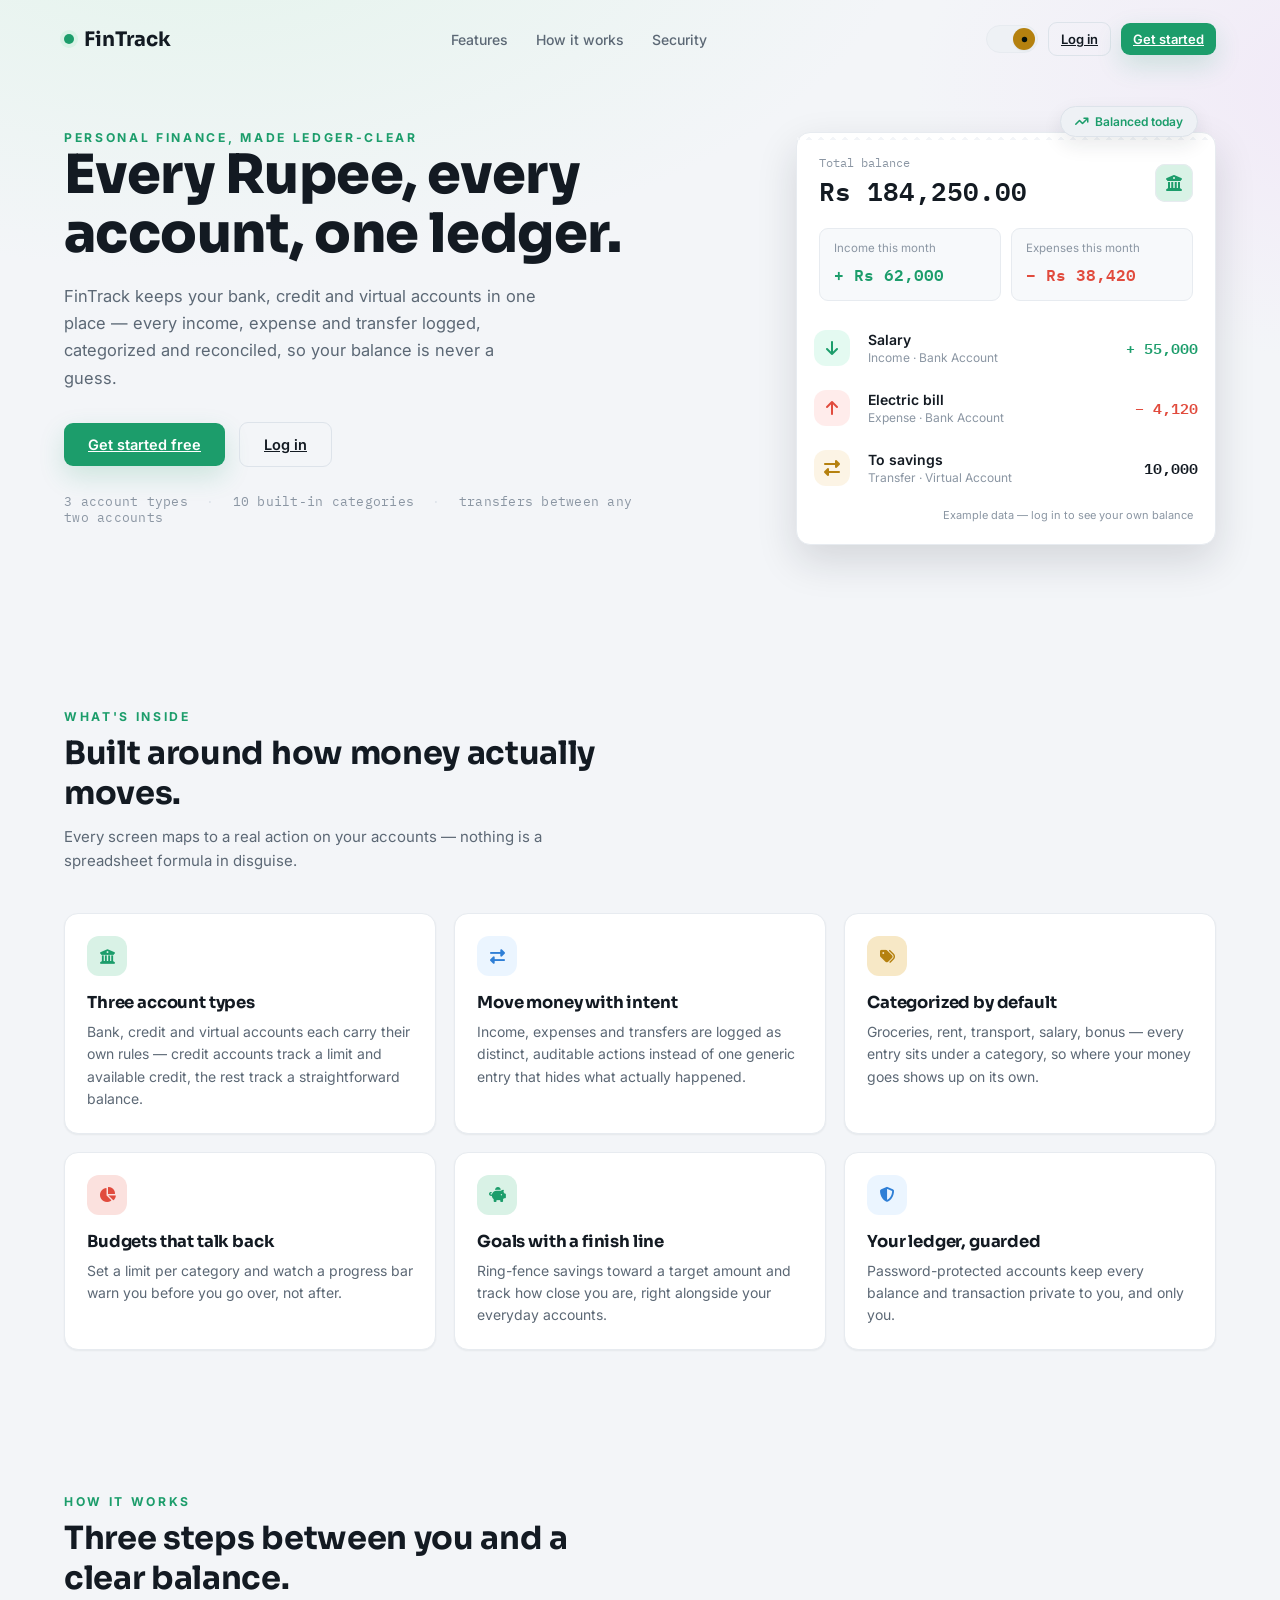
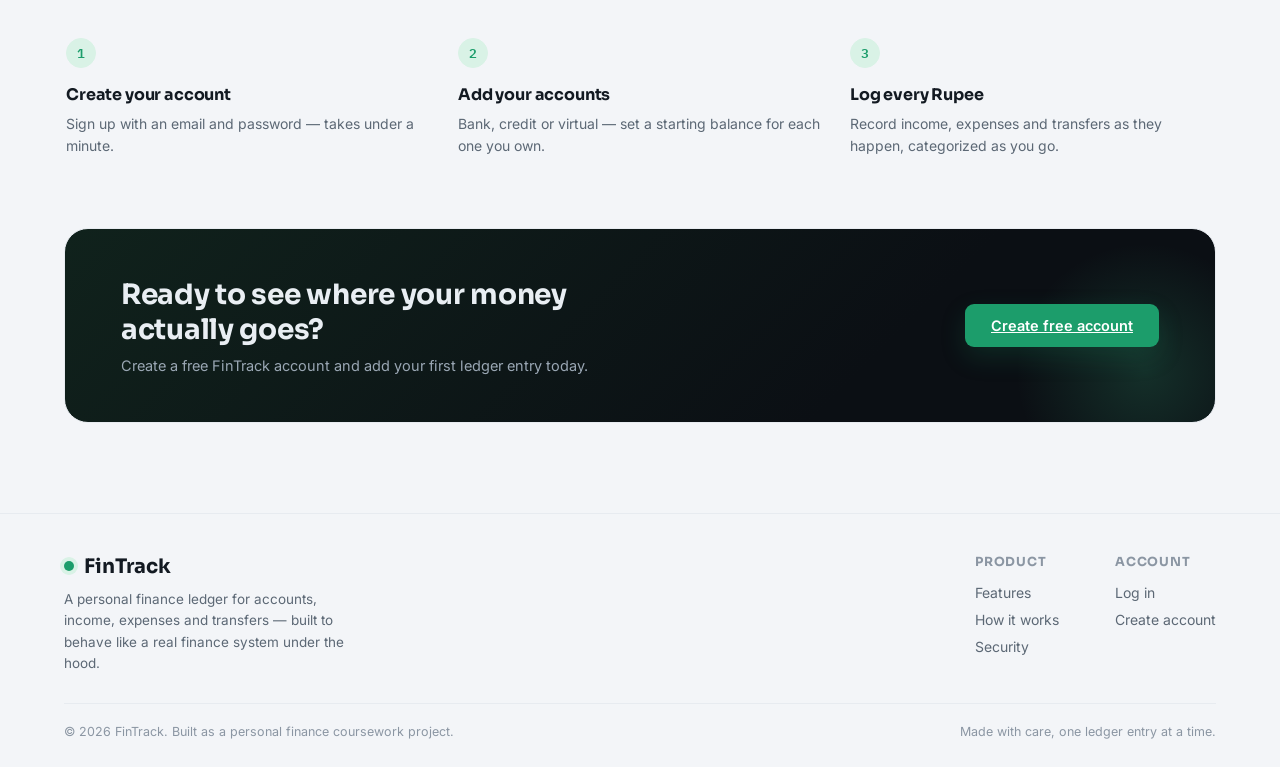
==== commit c85d24b1: "update some files" ====
--- a/out/artifacts/Personal_Finance_Management_System_war_exploded/index.html
+++ b/out/artifacts/Personal_Finance_Management_System_war_exploded/index.html
@@ -39,7 +39,7 @@
   <section class="hero">
     <div class="hero-copy">
       <span class="eyebrow">Personal finance, made ledger-clear</span>
-      <h1>Every taka, every account, one ledger.</h1>
+      <h1>Every Rupee, every account, one ledger.</h1>
       <p>FinTrack keeps your bank, credit and virtual accounts in one place — every income, expense and transfer logged, categorized and reconciled, so your balance is never a guess.</p>
       <div class="hero-actions">
         <a href="register.html" class="btn btn-primary">Get started free</a>
@@ -169,7 +169,7 @@
       </div>
       <div class="step-item">
         <div class="step-num">3</div>
-        <h3>Log every taka</h3>
+        <h3>Log every Rupee</h3>
         <p>Record income, expenses and transfers as they happen, categorized as you go.</p>
       </div>
     </div>
